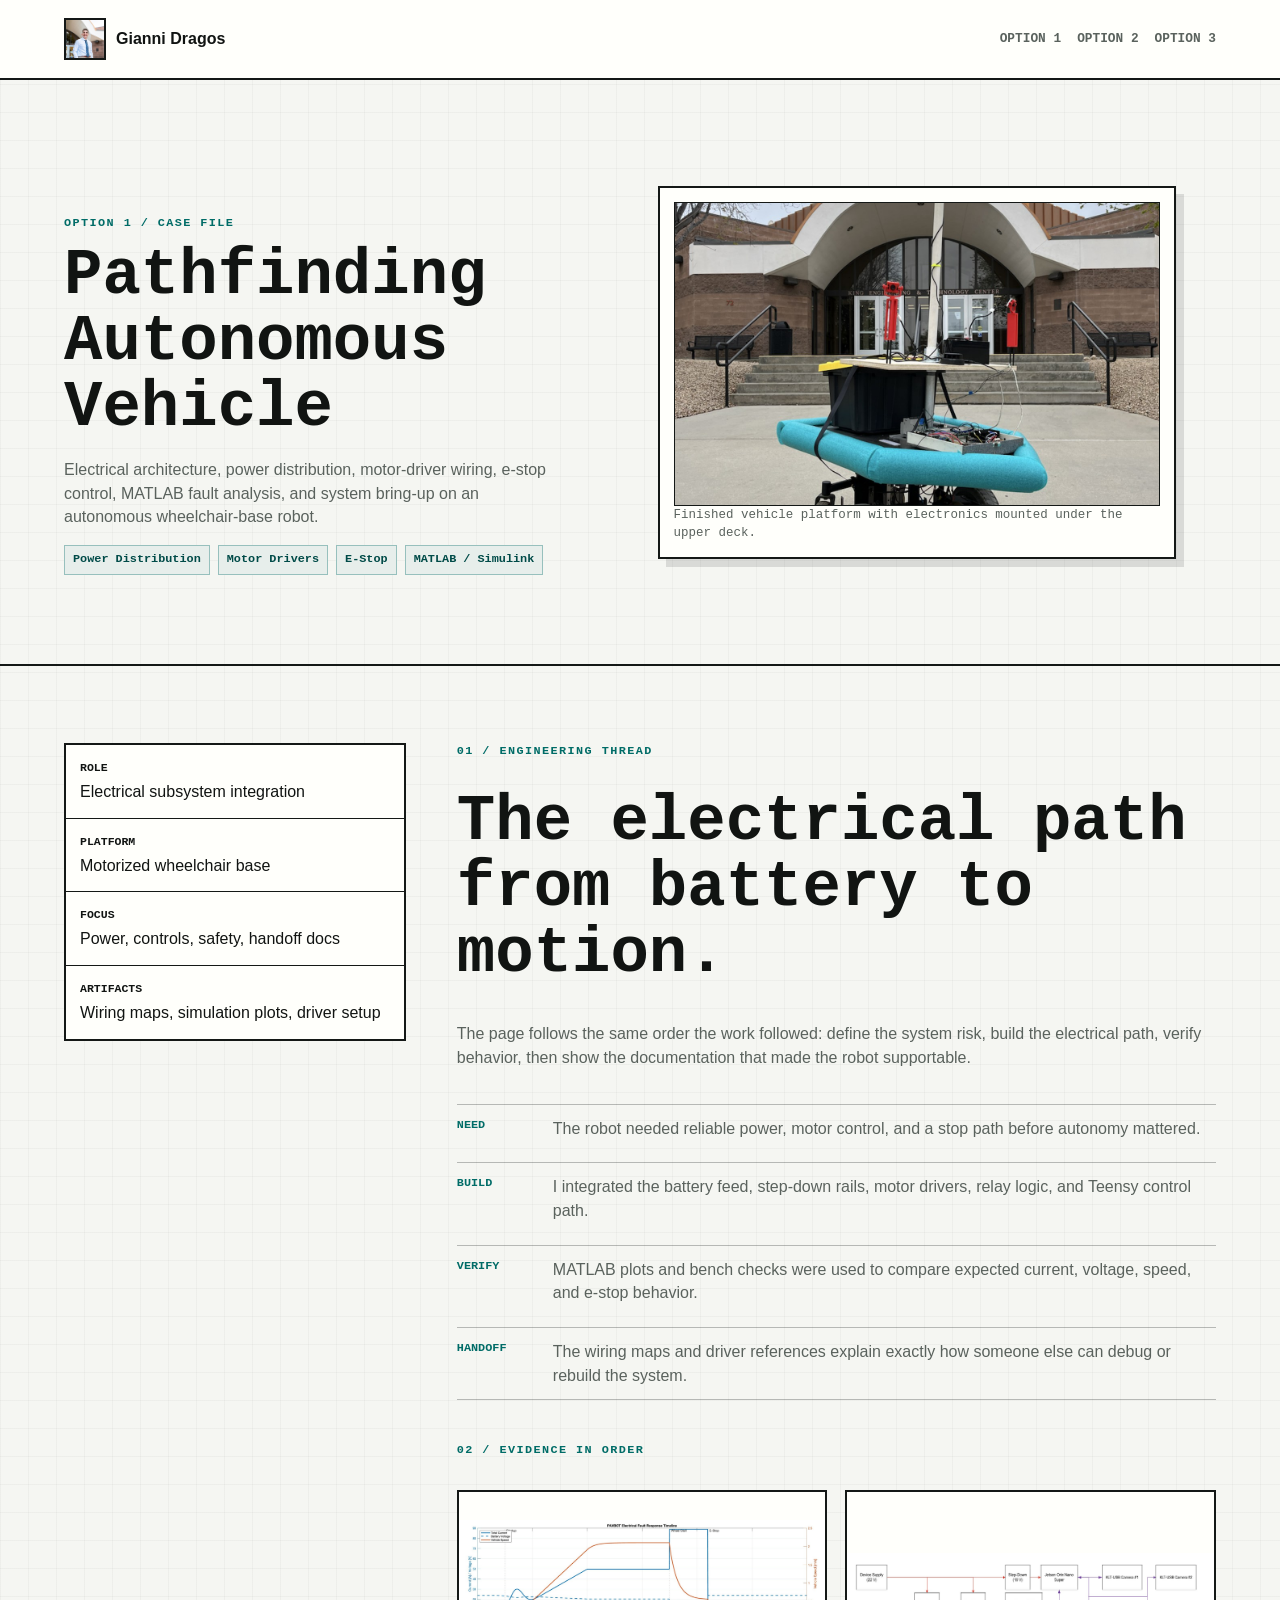
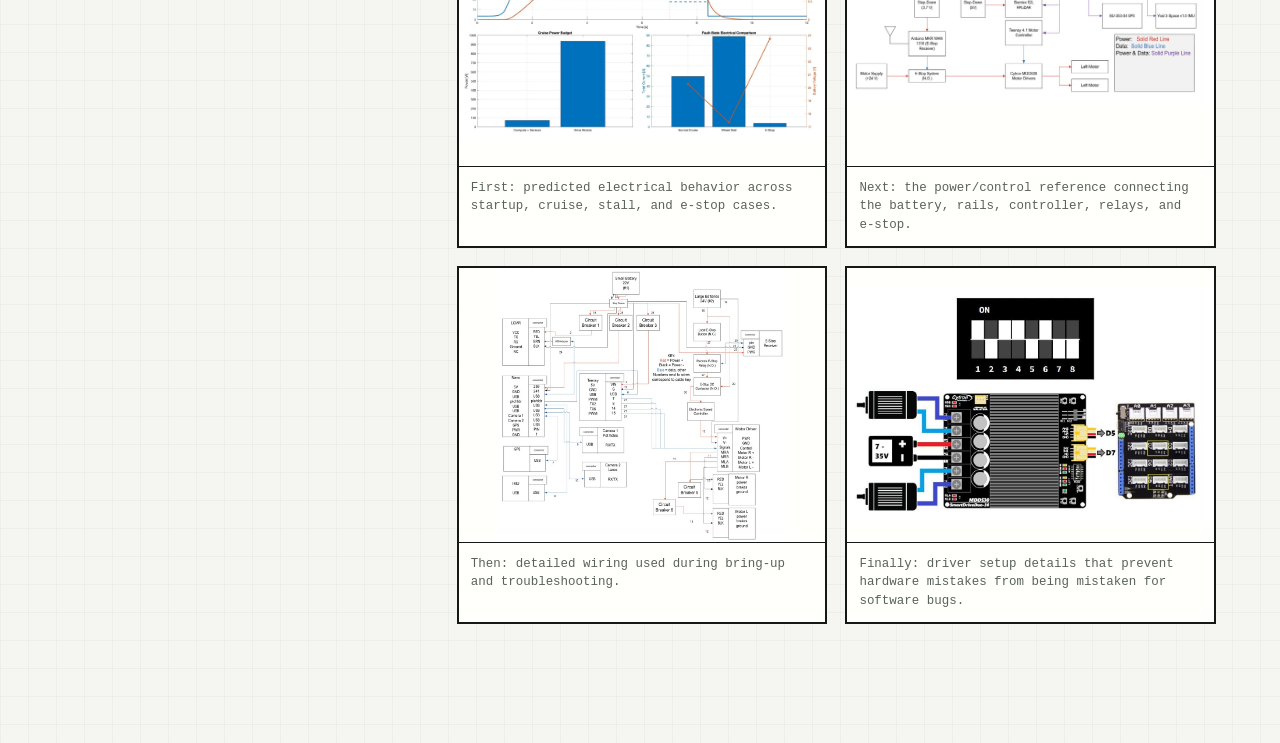
==== design-options/option-1-casefile.html @ 7486d185 "changing formatting" ====
<!doctype html>
<html lang="en">
  <head>
    <meta charset="utf-8">
    <meta name="viewport" content="width=device-width, initial-scale=1">
    <title>Option 1 - Case File Project Layout</title>
    <link rel="stylesheet" href="project-layouts.css">
  </head>
  <body class="casefile">
    <header class="option-header">
      <a class="option-brand" href="../index.html">
        <img src="../assets/portrait-professional.jpg" alt="Gianni Dragos">
        <span>Gianni Dragos</span>
      </a>
      <nav class="option-nav">
        <a href="option-1-casefile.html">Option 1</a>
        <a href="option-2-labbook.html">Option 2</a>
        <a href="option-3-board.html">Option 3</a>
      </nav>
    </header>

    <main>
      <section class="casefile-hero">
        <div>
          <p class="option-kicker">Option 1 / Case File</p>
          <h1 class="option-title">Pathfinding Autonomous Vehicle</h1>
          <p class="option-copy">
            Electrical architecture, power distribution, motor-driver wiring,
            e-stop control, MATLAB fault analysis, and system bring-up on an
            autonomous wheelchair-base robot.
          </p>
          <div class="option-pillrow">
            <span>Power Distribution</span>
            <span>Motor Drivers</span>
            <span>E-Stop</span>
            <span>MATLAB / Simulink</span>
          </div>
        </div>
        <figure class="casefile-media">
          <img src="../assets/pavbot-field.jpg" alt="PAVBOT outside an engineering building">
          <figcaption class="option-caption">
            Finished vehicle platform with electronics mounted under the upper deck.
          </figcaption>
        </figure>
      </section>

      <section class="casefile-body">
        <aside class="casefile-spec">
          <div><b>Role</b><span>Electrical subsystem integration</span></div>
          <div><b>Platform</b><span>Motorized wheelchair base</span></div>
          <div><b>Focus</b><span>Power, controls, safety, handoff docs</span></div>
          <div><b>Artifacts</b><span>Wiring maps, simulation plots, driver setup</span></div>
        </aside>

        <div>
          <section class="casefile-section">
            <p class="option-kicker">01 / Engineering Thread</p>
            <h2 class="option-title">The electrical path from battery to motion.</h2>
            <p class="option-copy">
              The page follows the same order the work followed: define the
              system risk, build the electrical path, verify behavior, then show
              the documentation that made the robot supportable.
            </p>
            <ol class="casefile-flow">
              <li><b>Need</b><span>The robot needed reliable power, motor control, and a stop path before autonomy mattered.</span></li>
              <li><b>Build</b><span>I integrated the battery feed, step-down rails, motor drivers, relay logic, and Teensy control path.</span></li>
              <li><b>Verify</b><span>MATLAB plots and bench checks were used to compare expected current, voltage, speed, and e-stop behavior.</span></li>
              <li><b>Handoff</b><span>The wiring maps and driver references explain exactly how someone else can debug or rebuild the system.</span></li>
            </ol>
          </section>

          <section class="casefile-section">
            <p class="option-kicker">02 / Evidence In Order</p>
            <div class="casefile-gallery">
              <figure>
                <img src="../assets/pavbot-matlab-simulation.jpg" alt="MATLAB fault-response simulation">
                <figcaption class="option-caption">First: predicted electrical behavior across startup, cruise, stall, and e-stop cases.</figcaption>
              </figure>
              <figure>
                <img src="../assets/pavbot-power-screenshot.jpg" alt="PAVBOT power diagram">
                <figcaption class="option-caption">Next: the power/control reference connecting the battery, rails, controller, relays, and e-stop.</figcaption>
              </figure>
              <figure>
                <img src="../assets/pavbot-wiring-diagram.jpg" alt="Detailed wiring diagram">
                <figcaption class="option-caption">Then: detailed wiring used during bring-up and troubleshooting.</figcaption>
              </figure>
              <figure>
                <img src="../assets/pavbot-motor-driver.jpg" alt="Motor driver reference">
                <figcaption class="option-caption">Finally: driver setup details that prevent hardware mistakes from being mistaken for software bugs.</figcaption>
              </figure>
            </div>
          </section>
        </div>
      </section>
    </main>
  </body>
</html>
---- design-options/project-layouts.css ----
:root {
  --ink: #111412;
  --muted: #5a625d;
  --paper: #f5f6f2;
  --white: #fffffb;
  --line: #141816;
  --accent: #006c67;
  --soft: #e7eeeb;
  --mono: Menlo, Monaco, Consolas, "Liberation Mono", monospace;
  --sans: "Helvetica Neue", Arial, sans-serif;
}

* {
  box-sizing: border-box;
}

body {
  margin: 0;
  background: var(--paper);
  color: var(--ink);
  font-family: var(--sans);
  line-height: 1.48;
}

a {
  color: inherit;
  text-decoration: none;
}

img {
  max-width: 100%;
}

.option-shell {
  min-height: 100vh;
}

.option-header {
  display: flex;
  align-items: center;
  justify-content: space-between;
  gap: 24px;
  padding: 18px clamp(18px, 5vw, 64px);
  border-bottom: 2px solid var(--line);
  background: var(--white);
}

.option-brand {
  display: inline-flex;
  align-items: center;
  gap: 10px;
  font-weight: 800;
}

.option-brand img {
  width: 42px;
  height: 42px;
  border: 2px solid var(--line);
  object-fit: cover;
}

.option-nav {
  display: flex;
  flex-wrap: wrap;
  gap: 16px;
  color: var(--muted);
  font-family: var(--mono);
  font-size: 0.8rem;
  font-weight: 800;
  text-transform: uppercase;
}

.option-pillrow {
  display: flex;
  flex-wrap: wrap;
  gap: 8px;
}

.option-pillrow span {
  border: 1px solid rgba(0, 108, 103, 0.35);
  padding: 5px 8px;
  background: var(--soft);
  color: #004b48;
  font-family: var(--mono);
  font-size: 0.74rem;
  font-weight: 800;
}

.option-kicker {
  margin: 0 0 12px;
  color: var(--accent);
  font-family: var(--mono);
  font-size: 0.74rem;
  font-weight: 800;
  letter-spacing: 0.12em;
  text-transform: uppercase;
}

.option-title {
  margin: 0;
  font-family: var(--mono);
  font-size: clamp(2rem, 5vw, 4rem);
  line-height: 1.03;
}

.option-copy {
  color: var(--muted);
  font-size: 1rem;
}

.option-link {
  color: var(--accent);
  font-family: var(--mono);
  font-size: 0.82rem;
  font-weight: 800;
  text-transform: uppercase;
}

.option-button {
  display: inline-flex;
  align-items: center;
  min-height: 42px;
  border: 2px solid var(--line);
  padding: 0 14px;
  background: var(--accent);
  color: #fff;
  font-family: var(--mono);
  font-size: 0.82rem;
  font-weight: 800;
  text-transform: uppercase;
}

.option-caption {
  margin: 0;
  color: var(--muted);
  font-family: var(--mono);
  font-size: 0.78rem;
}

/* Option 1: Case-file layout */
.casefile {
  background:
    linear-gradient(rgba(17, 20, 18, 0.03) 1px, transparent 1px),
    linear-gradient(90deg, rgba(17, 20, 18, 0.03) 1px, transparent 1px),
    var(--paper);
  background-size: 28px 28px;
}

.casefile-hero {
  display: grid;
  grid-template-columns: minmax(0, 0.9fr) minmax(340px, 1.1fr);
  gap: clamp(28px, 5vw, 72px);
  align-items: end;
  padding: clamp(44px, 7vw, 90px) clamp(18px, 5vw, 64px);
  border-bottom: 2px solid var(--line);
}

.casefile-media {
  border: 2px solid var(--line);
  background: var(--white);
  padding: 14px;
  box-shadow: 8px 8px 0 rgba(17, 20, 18, 0.12);
}

.casefile-media img {
  display: block;
  width: 100%;
  aspect-ratio: 16 / 10;
  border: 1px solid var(--line);
  object-fit: cover;
}

.casefile-body {
  display: grid;
  grid-template-columns: minmax(220px, 0.45fr) minmax(0, 1fr);
  gap: clamp(24px, 4vw, 56px);
  padding: clamp(38px, 6vw, 78px) clamp(18px, 5vw, 64px);
}

.casefile-spec {
  position: sticky;
  top: 90px;
  align-self: start;
  border: 2px solid var(--line);
  background: var(--white);
}

.casefile-spec div {
  display: grid;
  gap: 4px;
  padding: 14px;
  border-bottom: 1px solid var(--line);
}

.casefile-spec div:last-child {
  border-bottom: 0;
}

.casefile-spec b {
  font-family: var(--mono);
  font-size: 0.72rem;
  text-transform: uppercase;
}

.casefile-section {
  display: grid;
  gap: 18px;
  margin-bottom: 42px;
}

.casefile-flow {
  display: grid;
  gap: 10px;
  margin: 0;
  padding: 0;
  list-style: none;
}

.casefile-flow li {
  display: grid;
  grid-template-columns: 82px minmax(0, 1fr);
  gap: 14px;
  padding: 12px 0;
  border-top: 1px solid rgba(20, 24, 22, 0.28);
}

.casefile-flow li:last-child {
  border-bottom: 1px solid rgba(20, 24, 22, 0.28);
}

.casefile-flow b {
  color: var(--accent);
  font-family: var(--mono);
  font-size: 0.74rem;
  text-transform: uppercase;
}

.casefile-flow span {
  color: var(--muted);
}

.casefile-gallery {
  display: grid;
  grid-template-columns: repeat(2, minmax(0, 1fr));
  gap: 18px;
}

.casefile-gallery figure {
  margin: 0;
  border: 2px solid var(--line);
  background: var(--white);
}

.casefile-gallery img {
  display: block;
  width: 100%;
  aspect-ratio: 4 / 3;
  border-bottom: 1px solid var(--line);
  object-fit: contain;
}

.casefile-gallery figcaption {
  padding: 12px;
}

/* Option 2: Lab notebook layout */
.labbook {
  background: #fbfaf4;
}

.labbook-main {
  max-width: 1180px;
  margin: 0 auto;
  padding: clamp(32px, 5vw, 64px) 18px 80px;
}

.labbook-sheet {
  border: 2px solid var(--line);
  background:
    linear-gradient(90deg, rgba(0, 108, 103, 0.05) 1px, transparent 1px),
    linear-gradient(rgba(0, 108, 103, 0.05) 1px, transparent 1px),
    var(--white);
  background-size: 24px 24px;
  box-shadow: 10px 10px 0 rgba(17, 20, 18, 0.12);
}

.labbook-hero {
  display: grid;
  grid-template-columns: minmax(0, 1fr) 320px;
  gap: 28px;
  padding: clamp(24px, 4vw, 46px);
  border-bottom: 2px solid var(--line);
}

.labbook-note {
  border-left: 4px solid var(--accent);
  padding-left: 16px;
  color: var(--muted);
}

.labbook-card {
  border: 2px solid var(--line);
  background: var(--white);
}

.labbook-card img {
  display: block;
  width: 100%;
  aspect-ratio: 4 / 3;
  border-bottom: 1px solid var(--line);
  object-fit: cover;
}

.labbook-card figcaption,
.labbook-card div {
  padding: 12px;
}

.labbook-section {
  display: grid;
  grid-template-columns: 180px minmax(0, 1fr);
  gap: clamp(22px, 4vw, 48px);
  padding: clamp(24px, 4vw, 46px);
  border-bottom: 2px solid var(--line);
}

.labbook-section:last-child {
  border-bottom: 0;
}

.labbook-section h2 {
  margin: 0;
  font-family: var(--mono);
  font-size: 1rem;
  text-transform: uppercase;
}

.labbook-grid {
  display: grid;
  grid-template-columns: repeat(3, minmax(0, 1fr));
  gap: 16px;
}

/* Option 3: Technical board layout */
.board {
  background: #101412;
  color: #f6f5ee;
}

.board .option-header {
  background: #151a17;
  border-color: rgba(246, 245, 238, 0.75);
}

.board .option-nav,
.board .option-copy,
.board .option-caption {
  color: rgba(246, 245, 238, 0.68);
}

.board-main {
  padding: clamp(36px, 6vw, 82px) clamp(18px, 5vw, 64px);
}

.board-grid {
  display: grid;
  grid-template-columns: minmax(0, 0.95fr) minmax(320px, 1.05fr);
  gap: 20px;
  align-items: stretch;
}

.board-panel {
  border: 1px solid rgba(116, 199, 193, 0.5);
  background:
    radial-gradient(circle at 20% 20%, rgba(116, 199, 193, 0.13), transparent 28%),
    #151a17;
  padding: clamp(22px, 4vw, 42px);
}

.board-panel.hero-panel-option {
  display: grid;
  align-content: space-between;
  min-height: 560px;
}

.board-photo {
  border: 1px solid rgba(246, 245, 238, 0.65);
  background: #0c0f0d;
  padding: 10px;
}

.board-photo img {
  display: block;
  width: 100%;
  aspect-ratio: 16 / 10;
  object-fit: cover;
}

.board-stat-grid {
  display: grid;
  grid-template-columns: repeat(3, 1fr);
  gap: 10px;
  margin-top: 24px;
}

.board-stat {
  border: 1px solid rgba(116, 199, 193, 0.42);
  padding: 12px;
}

.board-stat b {
  display: block;
  color: #74c7c1;
  font-family: var(--mono);
  font-size: 1.4rem;
}

.board-stack {
  display: grid;
  gap: 20px;
  margin-top: 20px;
}

.board-gallery {
  display: grid;
  grid-template-columns: repeat(4, minmax(0, 1fr));
  gap: 12px;
}

.board-gallery figure {
  margin: 0;
  border: 1px solid rgba(246, 245, 238, 0.45);
  background: #151a17;
}

.board-gallery img {
  display: block;
  width: 100%;
  aspect-ratio: 1;
  object-fit: cover;
}

.board-gallery figcaption {
  padding: 10px;
  color: rgba(246, 245, 238, 0.68);
}

@media (max-width: 900px) {
  .casefile-hero,
  .casefile-body,
  .labbook-hero,
  .labbook-section,
  .board-grid {
    grid-template-columns: 1fr;
  }

  .casefile-spec {
    position: static;
  }

  .casefile-gallery,
  .labbook-grid,
  .board-gallery {
    grid-template-columns: 1fr;
  }
}
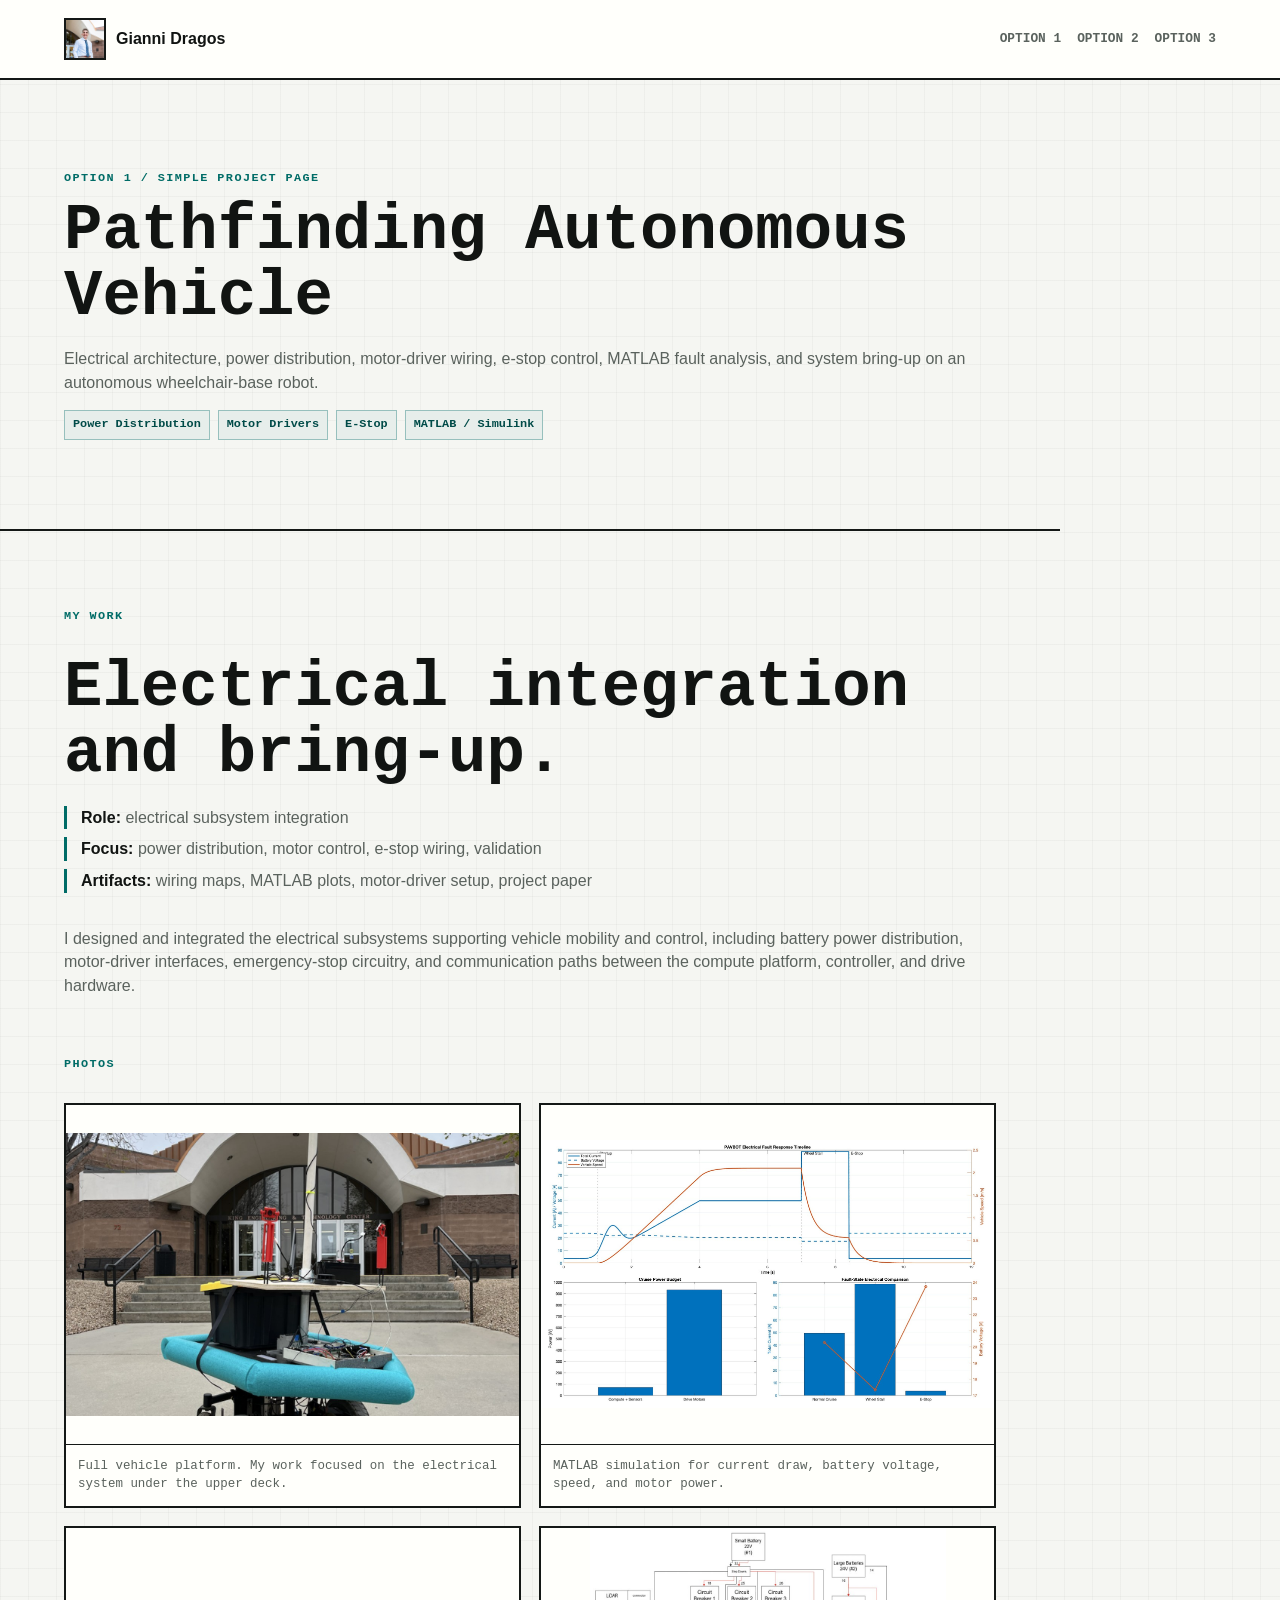
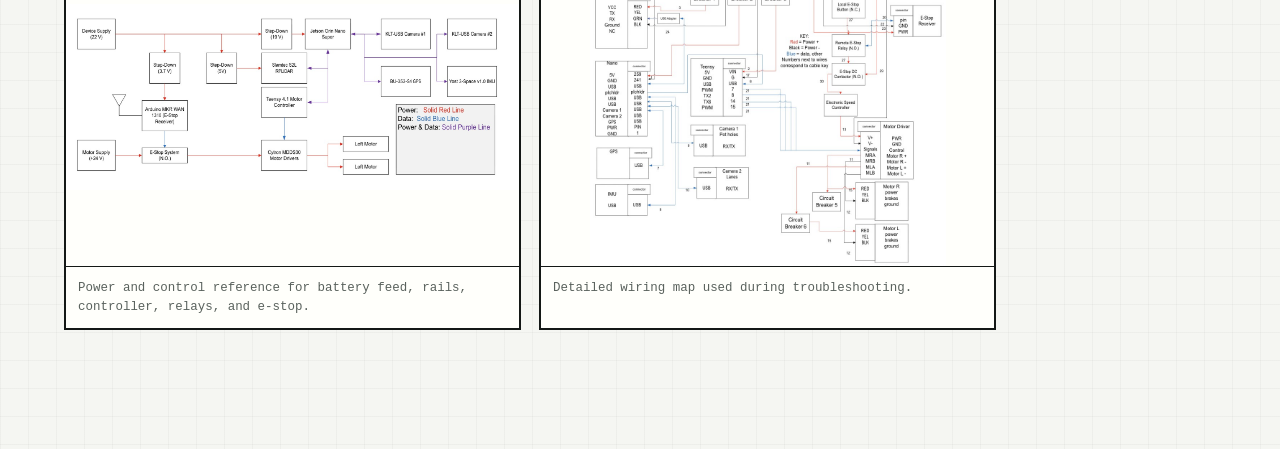
==== commit 8385b0a2: "going back" ====
--- a/design-options/option-1-casefile.html
+++ b/design-options/option-1-casefile.html
@@ -20,9 +20,9 @@
     </header>
 
     <main>
-      <section class="casefile-hero">
+      <section class="casefile-hero simple-project-hero">
         <div>
-          <p class="option-kicker">Option 1 / Case File</p>
+          <p class="option-kicker">Option 1 / Simple Project Page</p>
           <h1 class="option-title">Pathfinding Autonomous Vehicle</h1>
           <p class="option-copy">
             Electrical architecture, power distribution, motor-driver wiring,
@@ -36,57 +36,44 @@
             <span>MATLAB / Simulink</span>
           </div>
         </div>
-        <figure class="casefile-media">
-          <img src="../assets/pavbot-field.jpg" alt="PAVBOT outside an engineering building">
-          <figcaption class="option-caption">
-            Finished vehicle platform with electronics mounted under the upper deck.
-          </figcaption>
-        </figure>
       </section>
 
-      <section class="casefile-body">
-        <aside class="casefile-spec">
-          <div><b>Role</b><span>Electrical subsystem integration</span></div>
-          <div><b>Platform</b><span>Motorized wheelchair base</span></div>
-          <div><b>Focus</b><span>Power, controls, safety, handoff docs</span></div>
-          <div><b>Artifacts</b><span>Wiring maps, simulation plots, driver setup</span></div>
-        </aside>
-
+      <section class="casefile-body simple-project-body">
         <div>
           <section class="casefile-section">
-            <p class="option-kicker">01 / Engineering Thread</p>
-            <h2 class="option-title">The electrical path from battery to motion.</h2>
+            <p class="option-kicker">My Work</p>
+            <h2 class="option-title">Electrical integration and bring-up.</h2>
+            <ul class="simple-facts">
+              <li><b>Role:</b> electrical subsystem integration</li>
+              <li><b>Focus:</b> power distribution, motor control, e-stop wiring, validation</li>
+              <li><b>Artifacts:</b> wiring maps, MATLAB plots, motor-driver setup, project paper</li>
+            </ul>
             <p class="option-copy">
-              The page follows the same order the work followed: define the
-              system risk, build the electrical path, verify behavior, then show
-              the documentation that made the robot supportable.
+              I designed and integrated the electrical subsystems supporting
+              vehicle mobility and control, including battery power distribution,
+              motor-driver interfaces, emergency-stop circuitry, and communication
+              paths between the compute platform, controller, and drive hardware.
             </p>
-            <ol class="casefile-flow">
-              <li><b>Need</b><span>The robot needed reliable power, motor control, and a stop path before autonomy mattered.</span></li>
-              <li><b>Build</b><span>I integrated the battery feed, step-down rails, motor drivers, relay logic, and Teensy control path.</span></li>
-              <li><b>Verify</b><span>MATLAB plots and bench checks were used to compare expected current, voltage, speed, and e-stop behavior.</span></li>
-              <li><b>Handoff</b><span>The wiring maps and driver references explain exactly how someone else can debug or rebuild the system.</span></li>
-            </ol>
           </section>
 
           <section class="casefile-section">
-            <p class="option-kicker">02 / Evidence In Order</p>
+            <p class="option-kicker">Photos</p>
             <div class="casefile-gallery">
               <figure>
+                <img src="../assets/pavbot-field.jpg" alt="PAVBOT outside an engineering building">
+                <figcaption class="option-caption">Full vehicle platform. My work focused on the electrical system under the upper deck.</figcaption>
+              </figure>
+              <figure>
                 <img src="../assets/pavbot-matlab-simulation.jpg" alt="MATLAB fault-response simulation">
-                <figcaption class="option-caption">First: predicted electrical behavior across startup, cruise, stall, and e-stop cases.</figcaption>
+                <figcaption class="option-caption">MATLAB simulation for current draw, battery voltage, speed, and motor power.</figcaption>
               </figure>
               <figure>
                 <img src="../assets/pavbot-power-screenshot.jpg" alt="PAVBOT power diagram">
-                <figcaption class="option-caption">Next: the power/control reference connecting the battery, rails, controller, relays, and e-stop.</figcaption>
+                <figcaption class="option-caption">Power and control reference for battery feed, rails, controller, relays, and e-stop.</figcaption>
               </figure>
               <figure>
                 <img src="../assets/pavbot-wiring-diagram.jpg" alt="Detailed wiring diagram">
-                <figcaption class="option-caption">Then: detailed wiring used during bring-up and troubleshooting.</figcaption>
-              </figure>
-              <figure>
-                <img src="../assets/pavbot-motor-driver.jpg" alt="Motor driver reference">
-                <figcaption class="option-caption">Finally: driver setup details that prevent hardware mistakes from being mistaken for software bugs.</figcaption>
+                <figcaption class="option-caption">Detailed wiring map used during troubleshooting.</figcaption>
               </figure>
             </div>
           </section>
--- a/design-options/project-layouts.css
+++ b/design-options/project-layouts.css
@@ -177,6 +177,34 @@
   padding: clamp(38px, 6vw, 78px) clamp(18px, 5vw, 64px);
 }
 
+.simple-project-hero {
+  display: block;
+  max-width: 1060px;
+}
+
+.simple-project-body {
+  display: block;
+  max-width: 1060px;
+}
+
+.simple-facts {
+  display: grid;
+  gap: 8px;
+  margin: 0;
+  padding: 0;
+  color: var(--muted);
+  list-style: none;
+}
+
+.simple-facts li {
+  padding-left: 14px;
+  border-left: 3px solid var(--accent);
+}
+
+.simple-facts b {
+  color: var(--ink);
+}
+
 .casefile-spec {
   position: sticky;
   top: 90px;
